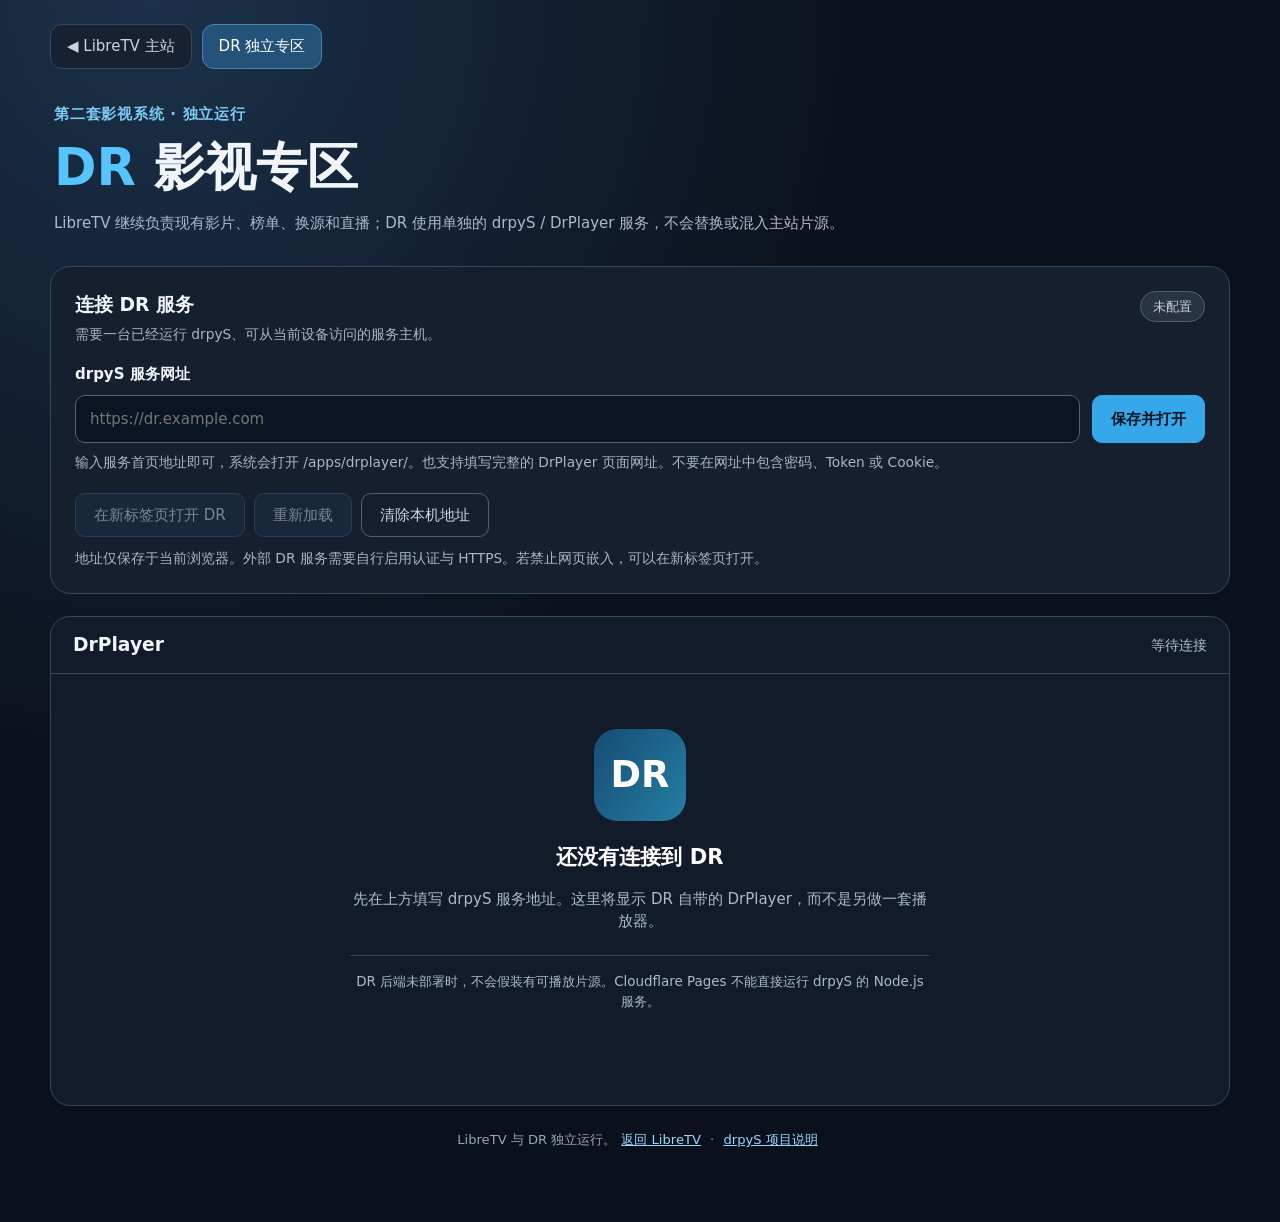
==== dr.html @ db6d981c "Add independent DrPlayer portal alongside LibreTV" ====
<!doctype html>
<html lang="zh-CN">
<head>
<meta charset="utf-8"><meta name="viewport" content="width=device-width,initial-scale=1">
<meta name="theme-color" content="#0f1622">
<title>DR 独立专区 · LibreTV</title>
<link rel="icon" href="image/logo.png"><link rel="manifest" href="manifest.json">
<link rel="stylesheet" href="css/dr-portal.css?v=20261016a">
</head>
<body>
<main class="dr-shell">
<nav class="dr-tabs" aria-label="影视系统切换">
<a class="dr-tab" href="./">◀ LibreTV 主站</a>
<a class="dr-tab is-active" href="dr.html" aria-current="page">DR 独立专区</a>
</nav>
<header class="dr-header">
<span class="dr-eyebrow">第二套影视系统 · 独立运行</span>
<h1><span>DR</span> 影视专区</h1>
<p>LibreTV 继续负责现有影片、榜单、换源和直播；DR 使用单独的 drpyS / DrPlayer 服务，不会替换或混入主站片源。</p>
</header>
<section class="dr-panel" aria-labelledby="dr-connect-title">
<div class="dr-panel-heading"><div><h2 id="dr-connect-title">连接 DR 服务</h2><p>需要一台已经运行 drpyS、可从当前设备访问的服务主机。</p></div>
<span class="dr-state" id="dr-state" role="status" aria-live="polite">未配置</span></div>
<form id="dr-form" autocomplete="off">
<label for="dr-url">drpyS 服务网址</label>
<div class="dr-input-row">
<input id="dr-url" type="url" inputmode="url" spellcheck="false" placeholder="https://dr.example.com" aria-describedby="dr-help" required>
<button type="submit" class="dr-primary">保存并打开</button></div>
<p id="dr-help" class="dr-hint">输入服务首页地址即可，系统会打开 /apps/drplayer/。也支持填写完整的 DrPlayer 页面网址。不要在网址中包含密码、Token 或 Cookie。</p>
<p id="dr-error" class="dr-error" role="alert" hidden></p>
</form>
<div class="dr-actions">
<button type="button" id="dr-open" class="dr-secondary" disabled>在新标签页打开 DR</button>
<button type="button" id="dr-reload" class="dr-secondary" disabled>重新加载</button>
<button type="button" id="dr-clear" class="dr-subtle">清除本机地址</button>
</div>
<p class="dr-note">地址仅保存于当前浏览器。外部 DR 服务需要自行启用认证与 HTTPS。若禁止网页嵌入，可以在新标签页打开。</p>
</section>
<section class="dr-screen" aria-label="DR 网页播放器">
<div class="dr-screen-top"><h2>DrPlayer</h2><span id="dr-indicator">等待连接</span></div>
<div id="dr-empty" class="dr-empty">
<div class="dr-empty-mark" aria-hidden="true">DR</div>
<h3>还没有连接到 DR</h3>
<p>先在上方填写 drpyS 服务地址。这里将显示 DR 自带的 DrPlayer，而不是另做一套播放器。</p>
<p class="dr-requirement">DR 后端未部署时，不会假装有可播放片源。Cloudflare Pages 不能直接运行 drpyS 的 Node.js 服务。</p>
</div>
<iframe id="dr-frame" title="DrPlayer 独立播放器" referrerpolicy="no-referrer" allow="fullscreen; autoplay; picture-in-picture" loading="lazy" hidden></iframe>
</section>
<footer>LibreTV 与 DR 独立运行。<a href="./">返回 LibreTV</a> · <a href="https://github.com/woshishiq1/drpys" target="_blank" rel="noopener noreferrer">drpyS 项目说明</a></footer>
</main>
<script>window.__DR_DEFAULT_URL__ = "{{DR_PUBLIC_URL}}";</script>
<script src="js/dr-portal.js?v=20261016a" defer></script>
<script src="js/pwa-register.js" defer></script>
</body></html>
---- css/dr-portal.css ----
:root{color-scheme:dark;font-family:system-ui,-apple-system,"Segoe UI","PingFang SC","Microsoft YaHei",sans-serif}
*{box-sizing:border-box}body{margin:0;color:#f1f5f9;background:radial-gradient(ellipse at 12% 0%,#1b3149 0,transparent 45%),#0b111c;font-size:15px;line-height:1.5}button,input{font:inherit}button,a{transition:.16s ease}a{color:#99d7ff}.dr-shell{max-width:1220px;margin:0 auto;padding:24px 20px 48px}.dr-tabs{display:flex;gap:10px;flex-wrap:wrap;margin-bottom:34px}.dr-tab{padding:10px 16px;border:1px solid #35485a;border-radius:12px;color:#cad5e2;text-decoration:none;background:#172131}.dr-tab.is-active{color:white;background:#245278;border-color:#4387b1}.dr-tab:hover,.dr-secondary:hover{background:#28435f}.dr-header{padding:0 4px 24px}.dr-eyebrow{display:inline-block;color:#7acaf4;letter-spacing:.05em;font-weight:700}.dr-header h1{font-size:clamp(2.2rem,4vw,3.5rem);margin:4px 0 6px}.dr-header h1 span{color:#55c4ff}.dr-header p{max-width:820px;color:#aebacb;margin:0}.dr-panel{background:#151f2d;border:1px solid #34485b;border-radius:20px;padding:24px;margin:8px 0 22px}.dr-panel-heading{display:flex;gap:16px;justify-content:space-between;align-items:flex-start}.dr-panel h2,.dr-screen h2{font-size:1.17rem;margin:0}.dr-panel-heading p,.dr-note,.dr-hint{color:#a7b7c6;font-size:.86rem;margin:5px 0 18px}.dr-state{white-space:nowrap;border:1px solid #52606e;border-radius:100px;padding:5px 12px;color:#c7d0dd;background:#293442;font-size:.8rem}.dr-state.is-ready{color:#93e4cb;border-color:#3f9c8c;background:#14382f}.dr-state.is-error{color:#ffbcae;border-color:#ac6356;background:#472d2d}label{display:block;font-weight:700;margin-bottom:9px}.dr-input-row{display:flex;gap:12px}.dr-input-row input{flex:1;min-width:0;background:#0a1423;border:1px solid #516478;border-radius:10px;padding:12px 14px;color:#eff8ff}.dr-input-row input:focus-visible,button:focus-visible,a:focus-visible{outline:3px solid #79c9ff;outline-offset:2px}.dr-primary,.dr-secondary,.dr-subtle{border-radius:10px;padding:10px 18px;cursor:pointer}.dr-primary{background:#36a8e9;border:1px solid #36a8e9;color:#081522;font-weight:700}.dr-primary:hover{background:#65c5f6}.dr-secondary{background:#1d3349;border:1px solid #40607d;color:#e9f4ff}.dr-subtle{border:1px solid #536175;color:#c9d4df;background:transparent}.dr-actions{display:flex;gap:9px;flex-wrap:wrap;margin:20px 0 10px}button:disabled{cursor:not-allowed;opacity:.48}.dr-hint{margin:9px 0 0}.dr-note{margin:11px 0 0}.dr-error{color:#ffab9e;font-weight:600;margin:10px 0 0}.dr-screen{background:#111b2a;border:1px solid #34485b;border-radius:20px;overflow:hidden}.dr-screen-top{display:flex;justify-content:space-between;gap:10px;align-items:center;padding:14px 22px;border-bottom:1px solid #31475d}.dr-screen-top span{color:#afc0d1;font-size:.85rem}.dr-empty{text-align:center;max-width:620px;margin:0 auto;padding:55px 20px 80px;color:#acbbcb}.dr-empty-mark{display:grid;place-items:center;width:92px;height:92px;margin:0 auto 20px;border-radius:23px;background:linear-gradient(125deg,#164c74,#267ea3);font-weight:900;font-size:2.3rem;color:white}.dr-empty h3{font-size:1.32rem;color:white;margin:8px 0}.dr-requirement{font-size:.84rem;border-top:1px solid #31475d;padding-top:16px;margin-top:22px}.dr-screen iframe{display:block;width:100%;height:min(78vh,850px);min-height:480px;border:0;background:white}.dr-screen iframe[hidden],.dr-empty[hidden]{display:none}footer{text-align:center;padding:24px 0;color:#96a6b7;font-size:.82rem}footer a{margin:0 5px}@media(max-width:650px){.dr-shell{padding:14px 12px 34px}.dr-tabs{margin-bottom:24px}.dr-panel{padding:17px}.dr-input-row{flex-direction:column}.dr-input-row button{width:100%}.dr-screen iframe{height:72vh;min-height:420px}.dr-actions button{flex:1}.dr-panel-heading{align-items:center}.dr-state{font-size:.75rem}}
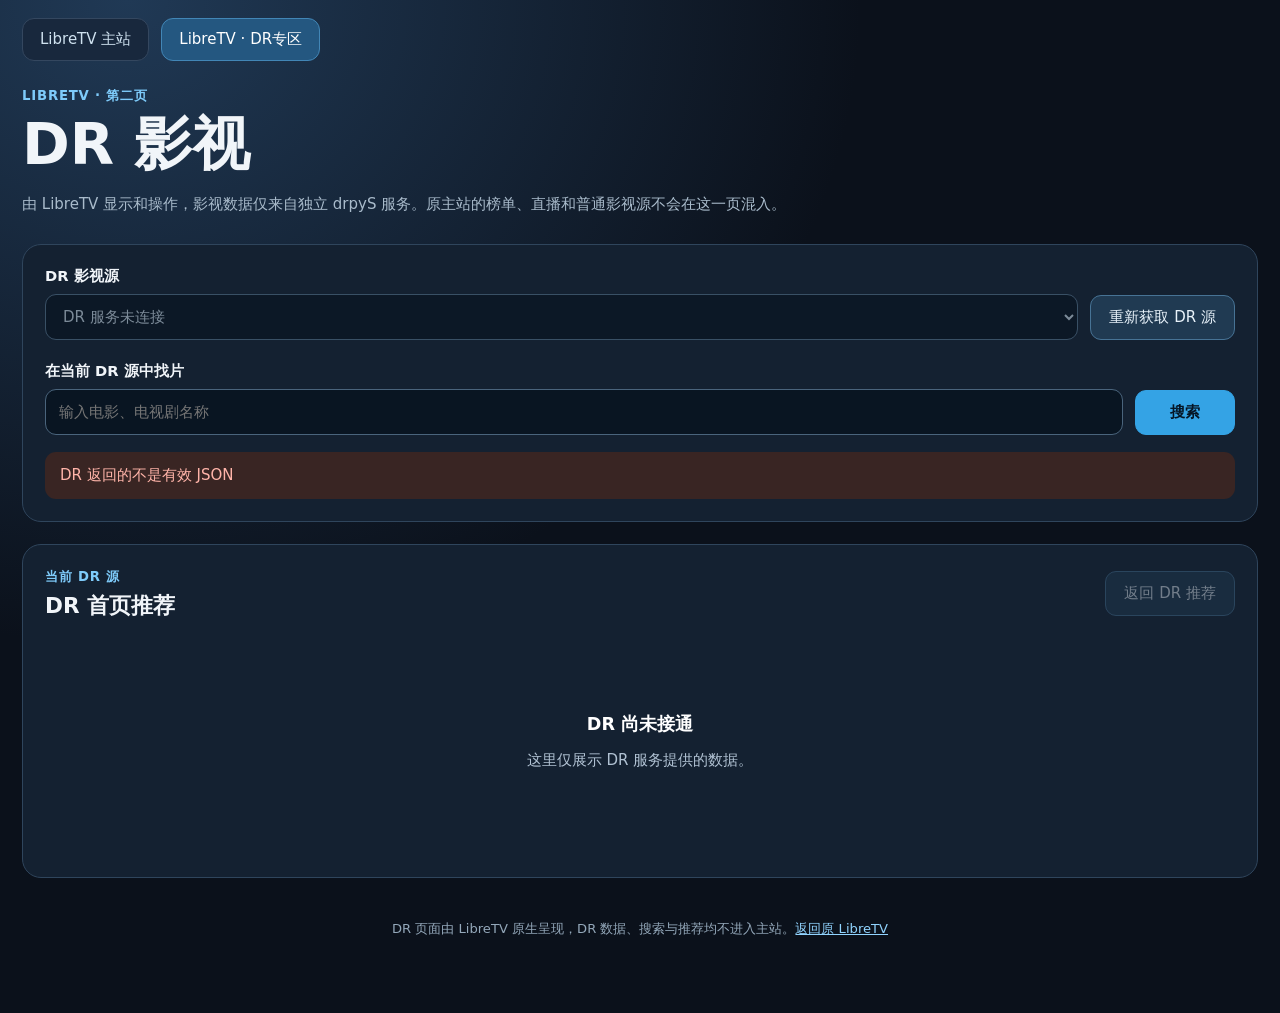
==== commit 3baac067: "Implement native DR page T4 API, source filters and search UI" ====
--- a/dr.html
+++ b/dr.html
@@ -3,52 +3,42 @@
 <head>
 <meta charset="utf-8"><meta name="viewport" content="width=device-width,initial-scale=1">
 <meta name="theme-color" content="#0f1622">
-<title>DR 独立专区 · LibreTV</title>
+<title>LibreTV · DR 影视</title>
 <link rel="icon" href="image/logo.png"><link rel="manifest" href="manifest.json">
-<link rel="stylesheet" href="css/dr-portal.css?v=20261016a">
+<link rel="stylesheet" href="css/dr-native.css?v=20261016a">
 </head>
 <body>
 <main class="dr-shell">
 <nav class="dr-tabs" aria-label="影视系统切换">
-<a class="dr-tab" href="./">◀ LibreTV 主站</a>
-<a class="dr-tab is-active" href="dr.html" aria-current="page">DR 独立专区</a>
+<a href="./">LibreTV 主站</a><a href="dr.html" aria-current="page">LibreTV · DR专区</a>
 </nav>
 <header class="dr-header">
-<span class="dr-eyebrow">第二套影视系统 · 独立运行</span>
-<h1><span>DR</span> 影视专区</h1>
-<p>LibreTV 继续负责现有影片、榜单、换源和直播；DR 使用单独的 drpyS / DrPlayer 服务，不会替换或混入主站片源。</p>
+<span class="dr-eyebrow">LIBRETV · 第二页</span>
+<h1>DR 影视</h1>
+<p>由 LibreTV 显示和操作，影视数据仅来自独立 drpyS 服务。原主站的榜单、直播和普通影视源不会在这一页混入。</p>
 </header>
-<section class="dr-panel" aria-labelledby="dr-connect-title">
-<div class="dr-panel-heading"><div><h2 id="dr-connect-title">连接 DR 服务</h2><p>需要一台已经运行 drpyS、可从当前设备访问的服务主机。</p></div>
-<span class="dr-state" id="dr-state" role="status" aria-live="polite">未配置</span></div>
-<form id="dr-form" autocomplete="off">
-<label for="dr-url">drpyS 服务网址</label>
-<div class="dr-input-row">
-<input id="dr-url" type="url" inputmode="url" spellcheck="false" placeholder="https://dr.example.com" aria-describedby="dr-help" required>
-<button type="submit" class="dr-primary">保存并打开</button></div>
-<p id="dr-help" class="dr-hint">输入服务首页地址即可，系统会打开 /apps/drplayer/。也支持填写完整的 DrPlayer 页面网址。不要在网址中包含密码、Token 或 Cookie。</p>
-<p id="dr-error" class="dr-error" role="alert" hidden></p>
+<section class="dr-toolbar" aria-labelledby="source-title">
+<div class="dr-source-row">
+<div class="dr-source-select"><label for="dr-source" id="source-title">DR 影视源</label>
+<select id="dr-source" disabled><option value="">等待 DR 服务连接</option></select></div>
+<button id="dr-reload" type="button" class="dr-button">重新获取 DR 源</button>
+</div>
+<form id="dr-search-form" class="dr-search" role="search">
+<label for="dr-search-input">在当前 DR 源中找片</label>
+<div class="dr-search-row"><input id="dr-search-input" placeholder="输入电影、电视剧名称" maxlength="85" autocomplete="off" required>
+<button type="submit" class="dr-button dr-primary">搜索</button></div>
 </form>
-<div class="dr-actions">
-<button type="button" id="dr-open" class="dr-secondary" disabled>在新标签页打开 DR</button>
-<button type="button" id="dr-reload" class="dr-secondary" disabled>重新加载</button>
-<button type="button" id="dr-clear" class="dr-subtle">清除本机地址</button>
-</div>
-<p class="dr-note">地址仅保存于当前浏览器。外部 DR 服务需要自行启用认证与 HTTPS。若禁止网页嵌入，可以在新标签页打开。</p>
+<p class="dr-status" role="status" aria-live="polite" id="dr-status">正在检查 DR 后端配置……</p>
 </section>
-<section class="dr-screen" aria-label="DR 网页播放器">
-<div class="dr-screen-top"><h2>DrPlayer</h2><span id="dr-indicator">等待连接</span></div>
-<div id="dr-empty" class="dr-empty">
-<div class="dr-empty-mark" aria-hidden="true">DR</div>
-<h3>还没有连接到 DR</h3>
-<p>先在上方填写 drpyS 服务地址。这里将显示 DR 自带的 DrPlayer，而不是另做一套播放器。</p>
-<p class="dr-requirement">DR 后端未部署时，不会假装有可播放片源。Cloudflare Pages 不能直接运行 drpyS 的 Node.js 服务。</p>
-</div>
-<iframe id="dr-frame" title="DrPlayer 独立播放器" referrerpolicy="no-referrer" allow="fullscreen; autoplay; picture-in-picture" loading="lazy" hidden></iframe>
+<section class="dr-content" aria-label="DR 影视内容">
+<div class="dr-heading"><div><span class="dr-eyebrow" id="dr-mode-label">当前 DR 源</span><h2 id="dr-heading">DR 首页推荐</h2></div>
+<button type="button" id="dr-home" class="dr-button" disabled>返回 DR 推荐</button></div>
+<div class="dr-categories" id="dr-categories" aria-label="DR 分类"></div>
+<div class="dr-grid" id="dr-grid" aria-live="polite"></div>
+<div class="dr-bottom"><button type="button" id="dr-more" class="dr-button" hidden>加载下一页</button></div>
 </section>
-<footer>LibreTV 与 DR 独立运行。<a href="./">返回 LibreTV</a> · <a href="https://github.com/woshishiq1/drpys" target="_blank" rel="noopener noreferrer">drpyS 项目说明</a></footer>
+<footer>DR 页面由 LibreTV 原生呈现，DR 数据、搜索与推荐均不进入主站。<a href="./">返回原 LibreTV</a></footer>
 </main>
-<script>window.__DR_DEFAULT_URL__ = "{{DR_PUBLIC_URL}}";</script>
-<script src="js/dr-portal.js?v=20261016a" defer></script>
+<script src="js/dr-native.js?v=20261016a" defer></script>
 <script src="js/pwa-register.js" defer></script>
 </body></html>
--- a/css/dr-native.css
+++ b/css/dr-native.css
@@ -0,0 +1,2 @@
+:root{color-scheme:dark;font-family:system-ui,-apple-system,"Segoe UI","PingFang SC","Microsoft YaHei",sans-serif}
+*{box-sizing:border-box}body{margin:0;color:#f1f5f9;background:radial-gradient(ellipse at 10% 0%,#203955 0,transparent 45%),#0b111b;font-size:15px}button,input,select{font:inherit}button{cursor:pointer}a{color:#91d4ff}.dr-shell{max-width:1280px;margin:auto;padding:18px 22px 55px}.dr-tabs{display:flex;gap:12px;margin:0 0 25px}.dr-tabs a{border:1px solid #34475f;border-radius:12px;padding:11px 17px;color:#cfe2f0;background:#18283d;text-decoration:none}.dr-tabs a[aria-current]{background:#245780;color:#fff;border-color:#4286b6}.dr-header{margin:8px 0 28px}.dr-eyebrow{color:#7ecbfa;font-size:.83rem;letter-spacing:.06em;font-weight:700}.dr-header h1{font-size:clamp(2.2rem,4.5vw,3.7rem);margin:2px 0 8px}.dr-header p{max-width:830px;color:#a9bbcb;line-height:1.6;margin:0}.dr-toolbar,.dr-content{border:1px solid #2f455c;background:#142131;border-radius:19px;padding:22px;margin-bottom:22px}.dr-source-row,.dr-search-row,.dr-heading{display:flex;align-items:end;gap:12px}.dr-source-select{flex:1}.dr-source-select label,.dr-search label{display:block;font-size:.92rem;margin-bottom:8px;font-weight:700}.dr-source-select select,.dr-search input{background:#091522;border:1px solid #4a647c;color:#fff;border-radius:11px;padding:12px 13px;min-height:46px;width:100%}.dr-source-select select:disabled{color:#a9b8c5}.dr-button{background:#203a52;border:1px solid #477395;border-radius:11px;min-height:45px;padding:10px 18px;color:#e9f3fb;white-space:nowrap}.dr-button:hover{background:#345677}.dr-button:disabled{opacity:.44;cursor:not-allowed}.dr-primary{background:#34a3e5;border-color:#34a3e5;color:#051525;font-weight:800}.dr-search{margin-top:22px}.dr-search input{flex:1;min-width:0}.dr-search-row button{min-width:100px}.dr-status{margin:17px 0 0;padding:12px 15px;color:#9fc7e8;background:#0d2337;border-radius:11px;line-height:1.55}.dr-status.is-error{background:#392523;color:#ffb4a9}.dr-heading{justify-content:space-between;align-items:center;margin-bottom:22px}.dr-heading h2{font-size:1.35rem;margin:5px 0 0}.dr-categories{display:flex;gap:8px;flex-wrap:wrap;margin-bottom:22px}.dr-category{border:1px solid #4a6075;border-radius:100px;background:#1b3148;color:#cce5f8;padding:8px 16px}.dr-category.is-current{background:#27729e;color:#fff;border-color:#4daee2}.dr-grid{display:grid;grid-template-columns:repeat(5,minmax(0,1fr));gap:18px}.dr-film{background:#0b1827;border:1px solid #253e55;overflow:hidden;border-radius:13px;min-width:0}.dr-film-cover{width:100%;aspect-ratio:2/3;background:linear-gradient(145deg,#24384f,#101923);display:flex;align-items:center;justify-content:center;color:#6d8ca9;font-size:1.45rem;font-weight:800}.dr-film-cover img{width:100%;height:100%;object-fit:cover}.dr-film-copy{padding:11px 12px}.dr-film-title{font-weight:750;font-size:.95rem;line-height:1.4;overflow-wrap:anywhere;margin:0 0 6px}.dr-film-meta{color:#9aaec0;font-size:.8rem;min-height:1.2em}.dr-bottom{text-align:center;padding-top:22px}.dr-empty{grid-column:1/-1;text-align:center;color:#b1c2d3;padding:48px 10px}.dr-empty strong{display:block;color:white;margin-bottom:6px;font-size:1.1rem}footer{font-size:.82rem;color:#94a8ba;text-align:center;padding:20px 0}@media(max-width:1050px){.dr-grid{grid-template-columns:repeat(4,minmax(0,1fr))}}@media(max-width:720px){.dr-shell{padding:14px 12px 38px}.dr-toolbar,.dr-content{padding:16px}.dr-grid{grid-template-columns:repeat(3,minmax(0,1fr));gap:10px}.dr-source-row{align-items:stretch;flex-direction:column}.dr-button{white-space:normal}.dr-heading h2{font-size:1.13rem}.dr-film-copy{padding:8px}.dr-film-title{font-size:.85rem}}@media(max-width:410px){.dr-grid{grid-template-columns:repeat(2,minmax(0,1fr))}}
